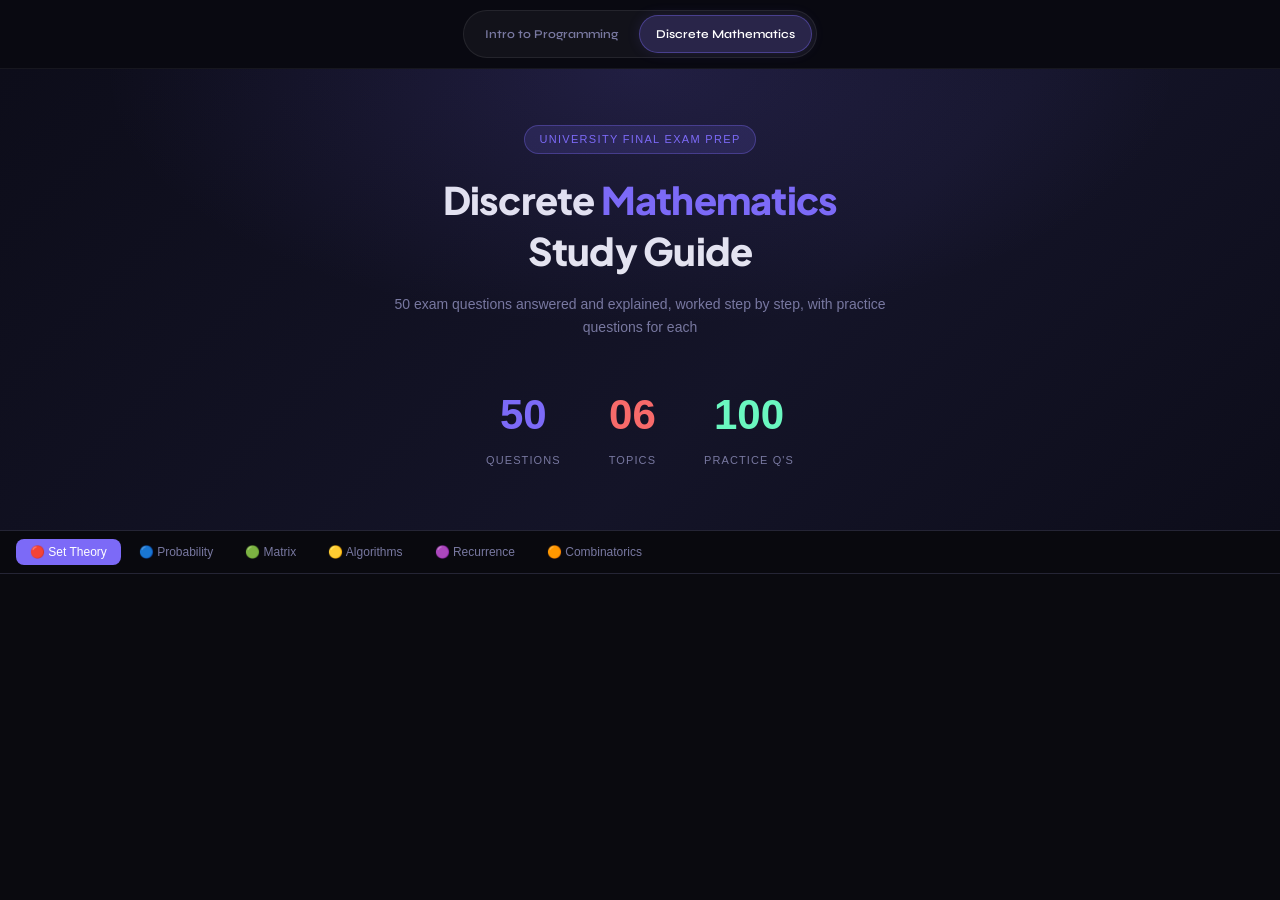
==== discrete_math.html @ efc75092 "added another section for Introduction to programing course, made changes throuh stylign and reletiv" ====
<!DOCTYPE html>
<html lang="en">
<head>
<meta charset="UTF-8">
<meta name="viewport" content="width=device-width, initial-scale=1.0">
<title>Discrete Maths – Final Exam Study Guide</title>
<link href="https://fonts.googleapis.com/css2?family=Syne:wght@400;600;700;800&family=Plus+Jakarta+Sans:wght@300;400;500;600;700;800&display=swap" rel="stylesheet">
<link rel="stylesheet" href="styles.css">
</head>
<body>

<div class="global-app-bar">
  <div class="app-tabs">
    <a href="index.html" class="app-tab">Intro to Programming</a>
    <a href="discrete_math.html" class="app-tab active">Discrete Mathematics</a>
  </div>
</div>

<div class="hero">
  <div class="hero-tag">University Final Exam Prep</div>
  <h1>Discrete <span>Mathematics</span><br>Study Guide</h1>
  <p>50 exam questions answered and explained, worked step by step, with practice questions for each</p>
  <div class="stats">
    <div class="stat"><span class="stat-num" style="color:var(--accent1)">50</span><span class="stat-label">Questions</span></div>
    <div class="stat"><span class="stat-num" style="color:var(--accent2)">06</span><span class="stat-label">Topics</span></div>
    <div class="stat"><span class="stat-num" style="color:var(--accent3)">100</span><span class="stat-label">Practice Q's</span></div>
  </div>
</div>

<div class="nav-bar">
  <div class="nav-inner">
    <button class="nav-btn active" onclick="showSection('set')">🔴 Set Theory</button>
    <button class="nav-btn" onclick="showSection('prob')">🔵 Probability</button>
    <button class="nav-btn" onclick="showSection('matrix')">🟢 Matrix</button>
    <button class="nav-btn" onclick="showSection('algo')">🟡 Algorithms</button>
    <button class="nav-btn" onclick="showSection('rec')">🟣 Recurrence</button>
    <button class="nav-btn" onclick="showSection('comb')">🟠 Combinatorics</button>
  </div>
</div>

<div class="main"></div>

<script src="script.js"></script>
</body>
</html>
---- styles.css ----
/* ── GLOBAL APP BAR ── */
.global-app-bar {
  background: rgba(10,10,18,0.92);
  backdrop-filter: blur(14px);
  -webkit-backdrop-filter: blur(14px);
  border-bottom: 1px solid rgba(255,255,255,0.06);
  padding: 10px 16px;
  display: flex;
  justify-content: center;
  overflow-x: auto;
  scrollbar-width: none;
  -webkit-overflow-scrolling: touch;
}
.global-app-bar::-webkit-scrollbar { display: none; }
.app-tabs {
  display: inline-flex;
  gap: 4px;
  background: rgba(255,255,255,0.04);
  border: 1px solid rgba(255,255,255,0.08);
  border-radius: 30px;
  padding: 4px;
}
.app-tab {
  padding: 8px 16px;
  color: #7878a0;
  text-decoration: none;
  font-family: 'Syne', Arial, sans-serif;
  font-weight: 600;
  font-size: 12px;
  border-radius: 22px;
  transition: all 0.25s ease;
  white-space: nowrap;
  border: 1px solid transparent;
}
.app-tab:hover {
  color: #e8e8f0;
  background: rgba(255,255,255,0.06);
}
.app-tab.active {
  color: #fff;
  background: rgba(124,106,247,0.22);
  border-color: rgba(124,106,247,0.4);
  box-shadow: 0 0 14px rgba(124,106,247,0.12);
}

/* ── PAGE STYLES ── */
:root {
  --bg: #0a0a0f;
  --surface: #111118;
  --card: #16161f;
  --border: #252535;
  --accent1: #7c6af7;
  --accent2: #f76a6a;
  --accent3: #6af7c0;
  --accent4: #f7d06a;
  --accent5: #6ab8f7;
  --text: #e8e8f0;
  --muted: #7878a0;
  --correct: #3ef7a0;
}

* { margin:0; padding:0; box-sizing:border-box; }

html {
  overflow-x: hidden;
  width: 100%;
}

body {
  background: var(--bg);
  color: var(--text);
  font-family: Arial, sans-serif;
  font-size: 15px;
  line-height: 1.7;
  min-height: 100vh;
  overflow-x: hidden;
  width: 100%;
  max-width: 100vw;
}

/* HEADER */
.hero {
  display: flex;
  flex-direction: column;
  align-items: center;
  justify-content: center;
  background: linear-gradient(135deg, #0d0d1a 0%, #141428 60%, #0d0d1a 100%);
  border-bottom: 1px solid var(--border);
  padding: 56px 24px 48px;
  text-align: center;
  position: relative;
  overflow: hidden;
  width: 100%;
}
.hero::before {
  content: '';
  position: absolute;
  inset: 0;
  background: radial-gradient(ellipse 60% 80% at 50% 0%, rgba(124,106,247,0.15) 0%, transparent 70%);
  pointer-events: none;
}
.hero-tag {
  display: inline-block;
  background: rgba(124,106,247,0.15);
  border: 1px solid rgba(124,106,247,0.35);
  color: var(--accent1);
  font-family: Arial, sans-serif;
  font-size: 11px;
  letter-spacing: 0.12em;
  text-transform: uppercase;
  padding: 4px 14px;
  border-radius: 20px;
  margin-bottom: 20px;
}
.hero h1 {
  font-family: 'Plus Jakarta Sans', sans-serif;
  font-size: clamp(22px, 5vw, 38px);
  font-weight: 800;
  line-height: 1.35;
  letter-spacing: -0.02em;
  margin-bottom: 16px;
  max-width: 100%;
}
.hero h1 span { color: var(--accent1); }
.hero p {
  color: var(--muted);
  font-size: 14px;
  max-width: 500px;
  margin: 0 auto 36px;
}
.stats {
  display: flex;
  justify-content: center;
  gap: 48px;
  flex-wrap: wrap;
}
.stat {
  text-align: center;
  padding: 12px 0;
}
.stat-num {
  font-family: Arial, sans-serif;
  font-size: 42px;
  font-weight: 800;
  line-height: 1.3;
  display: block;
  margin-bottom: 8px;
}
.stat-label {
  font-size: 11px;
  color: var(--muted);
  text-transform: uppercase;
  letter-spacing: 0.1em;
  display: block;
}

/* NAVIGATION */
.nav-bar {
  position: sticky;
  top: 0;
  z-index: 100;
  background: rgba(10,10,15,0.95);
  backdrop-filter: blur(12px);
  border-bottom: 1px solid var(--border);
  padding: 0 16px;
  overflow-x: auto;
  white-space: nowrap;
  scrollbar-width: none;
}
.nav-bar::-webkit-scrollbar { display: none; }
.nav-inner {
  display: inline-flex;
  gap: 4px;
  padding: 8px 0;
}
.nav-btn {
  background: none;
  border: none;
  color: var(--muted);
  font-family: Arial, sans-serif;
  font-size: 12px;
  font-weight: 500;
  padding: 6px 14px;
  border-radius: 8px;
  cursor: pointer;
  transition: all 0.2s;
  white-space: nowrap;
}
.nav-btn:hover { background: var(--card); color: var(--text); }
.nav-btn.active { background: var(--accent1); color: #fff; }

/* MAIN */
.main { max-width: 900px; margin: 0 auto; padding: 32px 16px 80px; }

/* SECTION */
.section { display: none; }
.section.active { display: block; }

.section-header {
  display: flex;
  align-items: center;
  gap: 14px;
  margin-bottom: 28px;
  padding-bottom: 16px;
  border-bottom: 1px solid var(--border);
  max-width: 100%;
  overflow: hidden;
}
.section-title {
  font-family: 'Syne', sans-serif;
  font-size: 22px;
  font-weight: 700;
  overflow-wrap: break-word;
  word-wrap: break-word;
}
.section-sub {
  font-size: 13px;
  color: var(--muted);
  overflow-wrap: break-word;
  word-wrap: break-word;
}

/* QUESTION CARD */
.q-card {
  background: var(--card);
  border: 1px solid var(--border);
  border-radius: 14px;
  margin-bottom: 20px;
  overflow: hidden;
  transition: border-color 0.2s;
}
.q-card:hover { border-color: rgba(124,106,247,0.3); }

.q-header {
  display: flex;
  align-items: flex-start;
  gap: 14px;
  padding: 18px 20px;
  cursor: pointer;
  user-select: none;
}
.q-num {
  font-family: Arial, sans-serif;
  font-size: 11px;
  font-weight: 500;
  color: #fff;
  background: var(--accent1);
  padding: 3px 8px;
  border-radius: 6px;
  flex-shrink: 0;
  margin-top: 2px;
  min-width: 36px;
  text-align: center;
}
.q-title {
  font-family: Arial, sans-serif;
  font-size: 15px;
  font-weight: 600;
  flex: 1;
  line-height: 1.4;
}
.q-toggle {
  font-size: 18px;
  color: var(--muted);
  transition: transform 0.25s;
  flex-shrink: 0;
}
.q-card.open .q-toggle { transform: rotate(180deg); color: var(--accent1); }

.q-body {
  display: none;
  padding: 0 20px 20px;
  border-top: 1px solid var(--border);
  max-width: 100%;
  overflow-x: auto;
  overflow-wrap: break-word;
  word-wrap: break-word;
}
.q-card.open .q-body { display: block; }

.block { margin-top: 14px; }
.block-label {
  font-family: Arial, sans-serif;
  font-size: 10px;
  text-transform: uppercase;
  letter-spacing: 0.12em;
  color: var(--accent3);
  margin-bottom: 6px;
  display: flex;
  align-items: center;
  gap: 6px;
}
.block-label::after {
  content: '';
  flex: 1;
  height: 1px;
  background: var(--border);
}

.explanation {
  background: rgba(106,247,192,0.05);
  border-left: 3px solid var(--accent3);
  border-radius: 0 8px 8px 0;
  padding: 12px 14px;
  font-size: 14px;
  color: #c8c8e0;
}

.answer-box {
  background: rgba(124,106,247,0.07);
  border: 1px solid rgba(124,106,247,0.2);
  border-radius: 10px;
  padding: 14px 16px;
  font-size: 14px;
  max-width: 100%;
  overflow-x: auto;
  overflow-wrap: break-word;
  word-wrap: break-word;
}
.answer-box .ans-final {
  font-family: Arial, sans-serif;
  font-size: 13px;
  color: var(--accent3);
  background: rgba(106,247,192,0.08);
  border-radius: 6px;
  padding: 10px 12px;
  margin-top: 10px;
  line-height: 1.8;
  max-width: 100%;
  overflow-x: auto;
  overflow-wrap: break-word;
  word-wrap: break-word;
}

.steps { list-style: none; padding: 0; }
.steps li {
  display: flex;
  gap: 10px;
  padding: 5px 0;
  font-size: 14px;
  color: #c0c0d8;
  border-bottom: 1px solid rgba(255,255,255,0.04);
}
.steps li:last-child { border-bottom: none; }
.steps li::before {
  content: attr(data-n);
  font-family: Arial, sans-serif;
  font-size: 11px;
  color: var(--accent4);
  background: rgba(247,208,106,0.1);
  border-radius: 4px;
  padding: 1px 6px;
  flex-shrink: 0;
  margin-top: 2px;
  height: fit-content;
}

/* PRACTICE QUESTIONS */
.pq-box {
  margin-top: 14px;
  background: rgba(247,106,106,0.05);
  border: 1px solid rgba(247,106,106,0.2);
  border-radius: 10px;
  overflow: hidden;
}
.pq-header {
  font-family: Arial, sans-serif;
  font-size: 10px;
  text-transform: uppercase;
  letter-spacing: 0.12em;
  color: var(--accent2);
  padding: 8px 14px;
  background: rgba(247,106,106,0.08);
  border-bottom: 1px solid rgba(247,106,106,0.15);
  display: flex;
  align-items: center;
  gap: 6px;
}
.pq-item {
  padding: 12px 14px;
  border-bottom: 1px solid rgba(247,106,106,0.1);
}
.pq-item:last-child { border-bottom: none; }
.pq-q {
  font-size: 13px;
  font-weight: 600;
  color: #e0d0ff;
  margin-bottom: 6px;
}
.pq-a {
  font-family: Arial, sans-serif;
  font-size: 12px;
  color: var(--accent4);
  background: rgba(247,208,106,0.07);
  border-radius: 6px;
  padding: 8px 10px;
  line-height: 1.7;
  max-width: 100%;
  overflow-x: auto;
  overflow-wrap: break-word;
  word-wrap: break-word;
}
.show-pq-btn {
  background: none;
  border: 1px dashed rgba(247,106,106,0.3);
  color: var(--accent2);
  font-family: Arial, sans-serif;
  font-size: 11px;
  letter-spacing: 0.08em;
  padding: 6px 12px;
  border-radius: 6px;
  cursor: pointer;
  margin-top: 8px;
  transition: all 0.2s;
}
.show-pq-btn:hover { background: rgba(247,106,106,0.1); }
.pq-ans-hidden { display: none; }
.pq-ans-hidden.revealed { display: block; }

/* COLOR VARIANTS */
.s-set .q-num { background: var(--accent1); }
.s-prob .q-num { background: var(--accent2); }
.s-matrix .q-num { background: var(--accent5); }
.s-algo .q-num { background: var(--accent3); color: #000; }
.s-rec .q-num { background: var(--accent4); color: #000; }
.s-comb .q-num { background: #d06af7; }

.progress-bar {
  height: 3px;
  background: var(--border);
  border-radius: 2px;
  margin-bottom: 28px;
  overflow: hidden;
}
.progress-fill {
  height: 100%;
  background: linear-gradient(90deg, var(--accent1), var(--accent3));
  border-radius: 2px;
  transition: width 0.4s;
}

code {
  font-family: Arial, sans-serif;
  font-size: 12px;
  background: rgba(255,255,255,0.07);
  padding: 1px 5px;
  border-radius: 4px;
  color: var(--accent4);
}

.formula {
  font-family: Arial, sans-serif;
  font-size: 13px;
  color: var(--accent1);
  background: rgba(124,106,247,0.1);
  border: 1px solid rgba(124,106,247,0.2);
  border-radius: 6px;
  padding: 8px 12px;
  margin: 8px 0;
  display: inline-block;
  max-width: 100%;
  overflow-wrap: break-word;
  word-wrap: break-word;
}

@media (max-width: 600px) {
  .q-title { font-size: 14px; }
  .hero p { padding: 0 8px; }
  .stats { gap: 28px; }
  .stat-num { font-size: 34px; }
  .main { padding: 24px 12px 80px; }
  .q-header { padding: 14px 14px; }
  .q-body { padding: 0 14px 16px; }
}
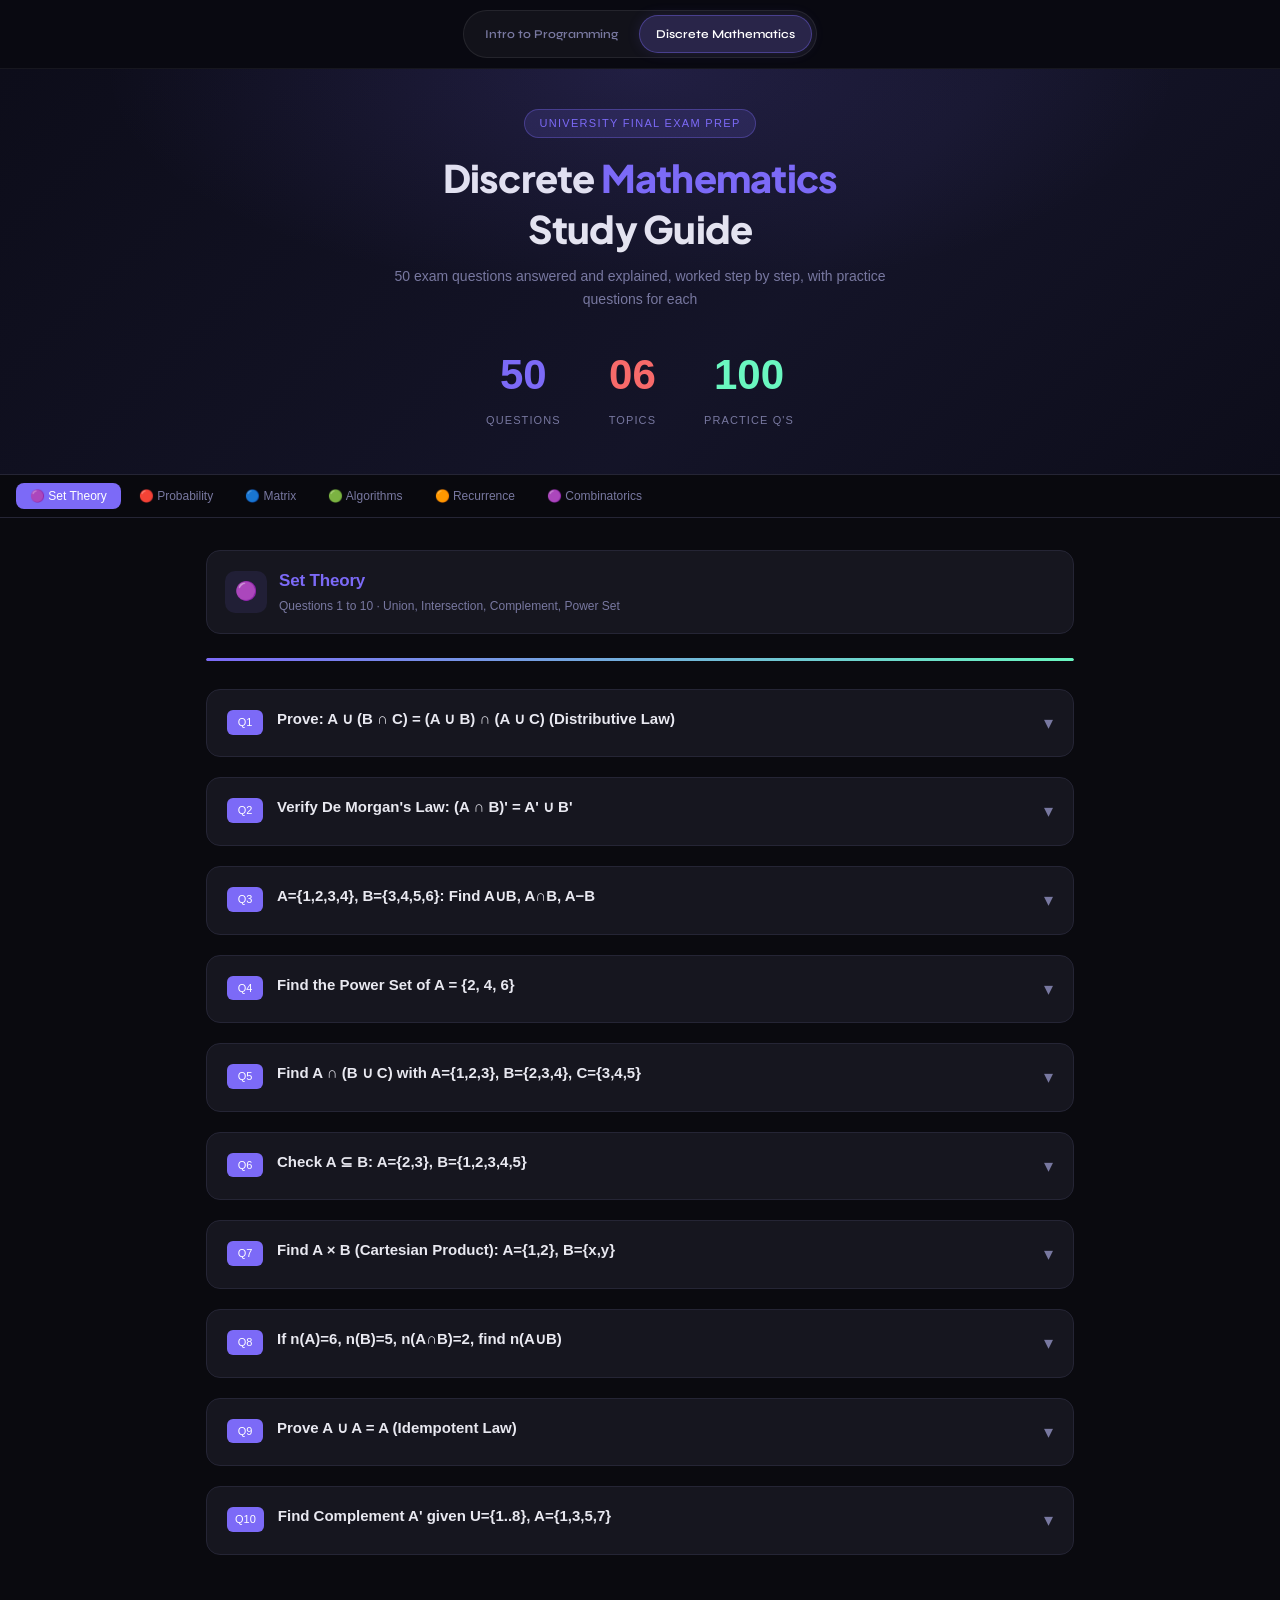
==== commit 009656f8: "added gradient bar to intro-pro, added box section like intro.pro to discre-math, changed emojis and" ====
--- a/discrete_math.html
+++ b/discrete_math.html
@@ -3,7 +3,7 @@
 <head>
 <meta charset="UTF-8">
 <meta name="viewport" content="width=device-width, initial-scale=1.0">
-<title>Discrete Maths – Final Exam Study Guide</title>
+<title>Discrete Mathematics – Final Exam Study Guide</title>
 <link href="https://fonts.googleapis.com/css2?family=Syne:wght@400;600;700;800&family=Plus+Jakarta+Sans:wght@300;400;500;600;700;800&display=swap" rel="stylesheet">
 <link rel="stylesheet" href="styles.css">
 </head>
@@ -29,12 +29,12 @@
 
 <div class="nav-bar">
   <div class="nav-inner">
-    <button class="nav-btn active" onclick="showSection('set')">🔴 Set Theory</button>
-    <button class="nav-btn" onclick="showSection('prob')">🔵 Probability</button>
-    <button class="nav-btn" onclick="showSection('matrix')">🟢 Matrix</button>
-    <button class="nav-btn" onclick="showSection('algo')">🟡 Algorithms</button>
-    <button class="nav-btn" onclick="showSection('rec')">🟣 Recurrence</button>
-    <button class="nav-btn" onclick="showSection('comb')">🟠 Combinatorics</button>
+    <button class="nav-btn active" onclick="showSection('set')">🟣 Set Theory</button>
+    <button class="nav-btn" onclick="showSection('prob')">🔴 Probability</button>
+    <button class="nav-btn" onclick="showSection('matrix')">🔵 Matrix</button>
+    <button class="nav-btn" onclick="showSection('algo')">🟢 Algorithms</button>
+    <button class="nav-btn" onclick="showSection('rec')">🟠 Recurrence</button>
+    <button class="nav-btn" onclick="showSection('comb')">🟣 Combinatorics</button>
   </div>
 </div>
 
--- a/styles.css
+++ b/styles.css
@@ -86,7 +86,7 @@
   justify-content: center;
   background: linear-gradient(135deg, #0d0d1a 0%, #141428 60%, #0d0d1a 100%);
   border-bottom: 1px solid var(--border);
-  padding: 56px 24px 48px;
+  padding: 40px 24px 32px;
   text-align: center;
   position: relative;
   overflow: hidden;
@@ -110,7 +110,7 @@
   text-transform: uppercase;
   padding: 4px 14px;
   border-radius: 20px;
-  margin-bottom: 20px;
+  margin-bottom: 14px;
 }
 .hero h1 {
   font-family: 'Plus Jakarta Sans', sans-serif;
@@ -118,7 +118,7 @@
   font-weight: 800;
   line-height: 1.35;
   letter-spacing: -0.02em;
-  margin-bottom: 16px;
+  margin-bottom: 10px;
   max-width: 100%;
 }
 .hero h1 span { color: var(--accent1); }
@@ -126,7 +126,7 @@
   color: var(--muted);
   font-size: 14px;
   max-width: 500px;
-  margin: 0 auto 36px;
+  margin: 0 auto 24px;
 }
 .stats {
   display: flex;
@@ -199,23 +199,39 @@
 .section-header {
   display: flex;
   align-items: center;
-  gap: 14px;
-  margin-bottom: 28px;
-  padding-bottom: 16px;
-  border-bottom: 1px solid var(--border);
+  gap: 12px;
+  margin-bottom: 24px;
+  padding: 16px 18px;
+  background: var(--card);
+  border: 1px solid var(--border);
+  border-radius: 14px;
   max-width: 100%;
   overflow: hidden;
 }
+.sec-icon {
+  width: 42px; height: 42px;
+  border-radius: 10px;
+  display: flex; align-items: center; justify-content: center;
+  font-size: 18px;
+  flex-shrink: 0;
+}
+.sec-icon.ic-set { background: rgba(124,106,247,0.1); }
+.sec-icon.ic-prob { background: rgba(247,106,106,0.1); }
+.sec-icon.ic-matrix { background: rgba(106,184,247,0.1); }
+.sec-icon.ic-algo { background: rgba(106,247,160,0.1); }
+.sec-icon.ic-rec { background: rgba(247,208,106,0.1); }
+.sec-icon.ic-comb { background: rgba(208,106,247,0.1); }
 .section-title {
-  font-family: 'Syne', sans-serif;
-  font-size: 22px;
-  font-weight: 700;
+  font-size: 17px;
+  font-weight: 800;
+  letter-spacing: -0.01em;
   overflow-wrap: break-word;
   word-wrap: break-word;
 }
 .section-sub {
-  font-size: 13px;
+  font-size: 12px;
   color: var(--muted);
+  margin-top: 1px;
   overflow-wrap: break-word;
   word-wrap: break-word;
 }
